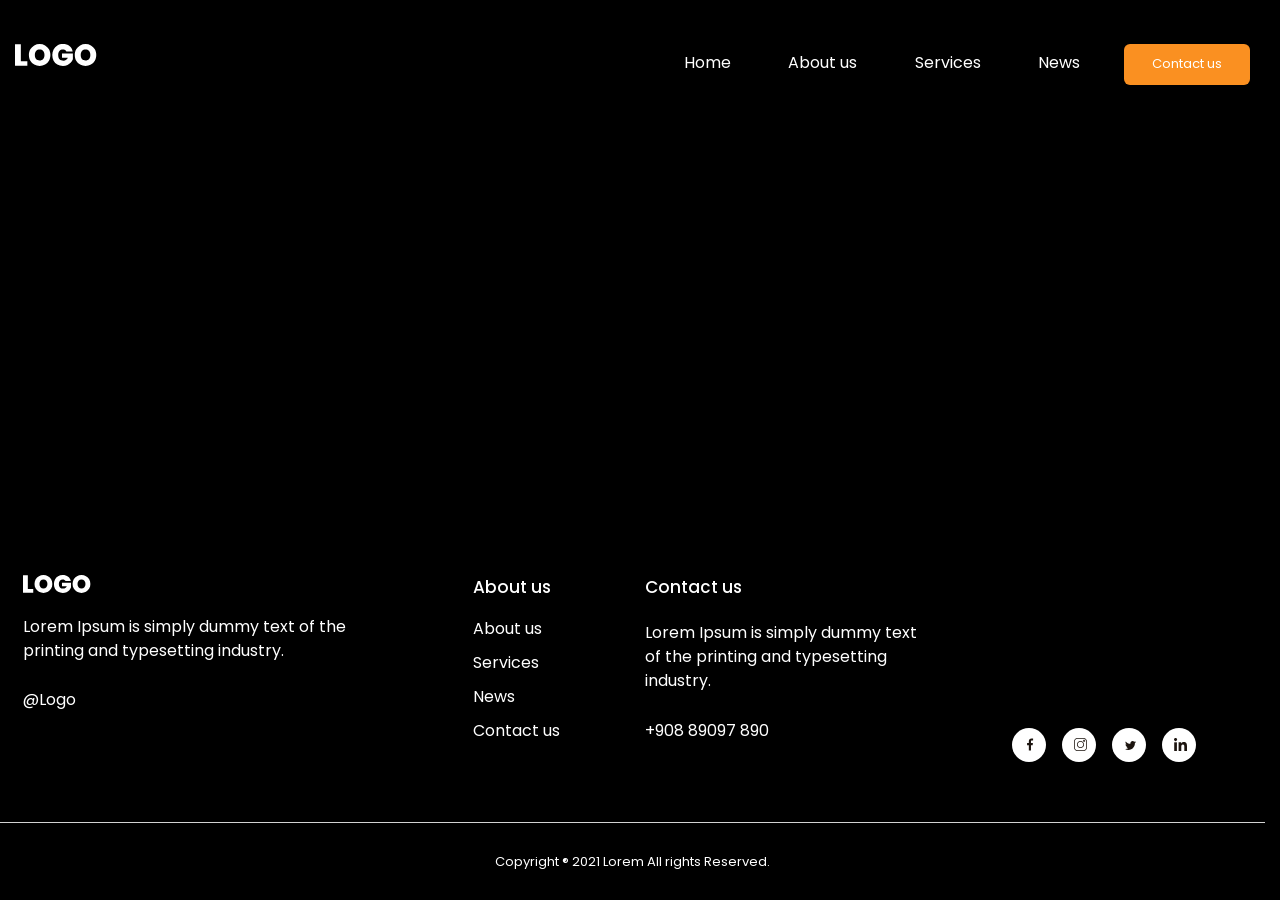
==== about-us.html @ 9203f923 "start" ====
<!doctype html>
<html lang="en">
    <head>
        <meta charset="UTF-8" />
        <meta name="viewport" content="width=device-width, initial-scale=1.0" />
        <meta http-equiv="X-UA-Compatible" content="ie=edge" />
        <title>О нас | 3D Game Dev Studio - Команда профессионалов</title>
        <meta
                name="description"
                content="Познакомьтесь с командой 3D Game Dev Studio. Опытные разработчики, дизайнеры и геймдизайнеры. Наша миссия - создавать игры мирового уровня."
        />
        <meta
                name="keywords"
                content="о студии, команда разработчиков, игровая студия, геймдев команда, о нас, разработчики игр"
        />
        <meta name="robots" content="index, follow" />
        <meta property="og:type" content="website" />
        <meta property="og:url" content="https://your-domain.com/about-us.html" />
        <meta property="og:title" content="О нас - 3D Game Dev Studio" />
        <meta
                property="og:description"
                content="Узнайте больше о нашей команде профессионалов и нашем подходе к разработке игр."
        />
        <meta property="og:image" content="https://your-domain.com/img/og-about.jpg" />
        <meta property="twitter:card" content="summary_large_image" />
        <meta property="twitter:title" content="О нас - 3D Game Dev Studio" />
        <meta
                property="twitter:description"
                content="Профессиональная команда разработчиков игр с многолетним опытом."
        />
        <meta property="twitter:image" content="https://your-domain.com/img/og-about.jpg" />
        <link rel="icon" type="image/png" href="img/favicon.png" />
        <link rel="stylesheet" href="style/imports.css" />
        <script src="./scripts/burger-toggle.js" defer></script>
    </head>
    <body>
        <header class="header">
            <div class="header-container">
                <div class="logo">
                    <a class="header-logo" href="home.html">
                        <img
                                class="header-logo-image"
                                src="./logos/logo.svg"
                                alt="3D Game Dev Studio Logo"
                                width="82"
                                height="45"
                        />
                    </a>
                </div>

                <div class="header-actions">
                    <nav class="main-nav" aria-label="Основная навигация">
                        <ul class="main-nav__list">
                            <li class="main-nav__item">
                                <a href="home.html" class="main-nav__link">Home</a>
                            </li>
                            <li class="main-nav__item">
                                <a href="about-us.html" class="main-nav__link main-nav__link--active" aria-current="page">About us</a>
                            </li>
                            <li class="main-nav__item">
                                <a href="services.html" class="main-nav__link">Services</a>
                            </li>
                            <li class="main-nav__item">
                                <a href="news.html" class="main-nav__link">News</a>
                            </li>
                        </ul>
                    </nav>
                    <a href="contact-us.html" class="contact-us" title="Связаться с нами" aria-label="Связаться с нами">Contact us</a>
                </div>

                <button class="hamburger hamburger--slider" type="button">
          <span class="hamburger-box">
            <span class="hamburger-inner"></span>
          </span>
                </button>


            </div>
        </header>
        <main></main>
        <footer class="footer">
            <div class="footer-container">
                <div class="footer-top">
                    <header class="footer-header">
                        <div class="footer-logo">
                            <a class="footer-logo" href="home.html">
                                <img
                                        class="footer-logo-image"
                                        src="./logos/logo.svg"
                                        alt="3D Game Dev Studio Logo"
                                        width="68"
                                        height="37"
                                />
                            </a>
                        </div>
                        <p class="footer-description description">
                            Lorem Ipsum is simply dummy text of the printing and typesetting industry.
                        </p>
                        <span>@Logo</span>
                    </header>
                    <div class="footer-body">
                        <div class="footer-column">
                            <h2 class="footer-column-title">About us</h2>
                            <nav>
                                <ul>
                                    <li>
                                        <a href="about-us.html">About us</a>
                                    </li>
                                    <li>
                                        <a href="services.html">Services</a>
                                    </li>
                                    <li>
                                        <a href="news.html">News</a>
                                    </li>
                                    <li>
                                        <a href="contact-us.html">Contact us</a>
                                    </li>
                                </ul>
                            </nav>
                        </div>
                        <div class="footer-column">
                            <h2 class="footer-column-title">Contact us</h2>
                            <p class="footer-contact-info description">
                                Lorem Ipsum is simply dummy text of the printing and typesetting industry.
                            </p>
                            <a href="tel:+90889097890" title="Позвонить нам">+908 89097 890</a>
                        </div>
                        <div class="footer-soc1als">
                            <ul class="footer-soc1als-list">
                                <li class="footer-soc1als-item">
                                    <a class="footer-soc1als-link" href="/" target="_blank" rel="noopener noreferrer" title="Facebook">
                                        <svg width="12" height="12" viewBox="0 0 12 12" fill="none" xmlns="http://www.w3.org/2000/svg">
                                            <path d="M7.9985 1.9925H9.094V0.0845C8.905 0.0585 8.255 0 7.498 0C5.91851 0 4.83651 0.9935 4.83651 2.8195V4.5H3.09351V6.633H4.83651V12H6.97351V6.6335H8.646L8.9115 4.5005H6.97301V3.031C6.97351 2.4145 7.1395 1.9925 7.9985 1.9925Z" fill="black" />
                                        </svg>
                                    </a>
                                </li>
                                <li class="footer-soc1als-item">
                                    <a class="footer-soc1als-link" href="/" target="_blank" rel="noopener noreferrer" title="Instagram">
                                        <svg width="13" height="13" viewBox="0 0 13 13" fill="none" xmlns="http://www.w3.org/2000/svg">
                                            <g clip-path="url(#clip0_1_311)">
                                                <path d="M9.481 0H3.51898C1.57858 0 0 1.57858 0 3.51898V9.4811C0 11.4214 1.57858 13 3.51898 13H9.4811C11.4214 13 13 11.4214 13 9.4811V3.51898C13 1.57858 11.4214 0 9.481 0V0ZM12.2379 9.4811C12.2379 11.0012 11.0012 12.2379 9.481 12.2379H3.51898C1.99881 12.2379 0.762114 11.0012 0.762114 9.4811V3.51898C0.762114 1.99881 1.99881 0.762114 3.51898 0.762114H9.4811C11.0012 0.762114 12.2379 1.99881 12.2379 3.51898V9.4811Z" fill="black" />
                                                <path d="M6.49989 2.94531C4.53986 2.94531 2.94531 4.53986 2.94531 6.49989C2.94531 8.45993 4.53986 10.0545 6.49989 10.0545C8.45993 10.0545 10.0545 8.45993 10.0545 6.49989C10.0545 4.53986 8.45993 2.94531 6.49989 2.94531ZM6.49989 9.29236C4.96019 9.29236 3.70743 8.03969 3.70743 6.49989C3.70743 4.96019 4.96019 3.70743 6.49989 3.70743C8.03969 3.70743 9.29236 4.96019 9.29236 6.49989C9.29236 8.03969 8.03969 9.29236 6.49989 9.29236Z" fill="black" />
                                                <path d="M10.1394 1.68311C9.56023 1.68311 9.08911 2.15432 9.08911 2.73344C9.08911 3.31266 9.56023 3.78388 10.1394 3.78388C10.7187 3.78388 11.1899 3.31266 11.1899 2.73344C11.1899 2.15422 10.7187 1.68311 10.1394 1.68311ZM10.1394 3.02166C9.98056 3.02166 9.85122 2.89233 9.85122 2.73344C9.85122 2.57445 9.98056 2.44522 10.1394 2.44522C10.2984 2.44522 10.4278 2.57445 10.4278 2.73344C10.4278 2.89233 10.2984 3.02166 10.1394 3.02166Z" fill="black" />
                                            </g>
                                            <defs>
                                                <clipPath id="clip0_1_311">
                                                    <rect width="13" height="13" fill="white" />
                                                </clipPath>
                                            </defs>
                                        </svg>

                                    </a>
                                </li>
                                <li class="footer-soc1als-item">
                                    <a class="footer-soc1als-link" href="/" target="_blank" rel="noopener noreferrer" title="Twitter">
                                        <svg width="13" height="13" viewBox="0 0 13 13" fill="none" xmlns="http://www.w3.org/2000/svg">
                                            <g clip-path="url(#clip0_1_318)">
                                                <path
                                                        d="M13 2.46919C12.5166 2.68125 12.0014 2.82181 11.4644 2.89006C12.0169 2.56019 12.4386 2.04181 12.6368 1.417C12.1217 1.72412 11.5529 1.94106 10.9468 2.06213C10.4577 1.54131 9.76056 1.21875 9.00006 1.21875C7.52456 1.21875 6.33669 2.41638 6.33669 3.88456C6.33669 4.09581 6.35456 4.29894 6.39844 4.49231C4.18275 4.38425 2.22219 3.32231 0.905125 1.70463C0.675187 2.10356 0.540313 2.56019 0.540313 3.05175C0.540313 3.97475 1.01562 4.79294 1.72413 5.26662C1.29594 5.2585 0.875875 5.13419 0.52 4.93837C0.52 4.9465 0.52 4.95706 0.52 4.96762C0.52 6.26275 1.44381 7.3385 2.65525 7.58631C2.43831 7.64563 2.20187 7.67406 1.9565 7.67406C1.78587 7.67406 1.61362 7.66431 1.45194 7.62856C1.79725 8.684 2.77713 9.45994 3.94225 9.48512C3.0355 10.1944 1.88419 10.6218 0.637812 10.6218C0.41925 10.6218 0.209625 10.6121 0 10.5852C1.18056 11.3466 2.57969 11.7812 4.0885 11.7812C8.99275 11.7812 11.674 7.71875 11.674 4.19737C11.674 4.07956 11.6699 3.96581 11.6643 3.85287C12.1932 3.4775 12.6376 3.00869 13 2.46919Z" fill="black"
                                                />
                                            </g>
                                            <defs>
                                                <clipPath id="clip0_1_318">
                                                    <rect width="13" height="13" fill="white" />
                                                </clipPath>
                                            </defs>
                                        </svg>

                                    </a>
                                </li>
                                <li class="footer-soc1als-item">
                                    <a class="footer-soc1als-link" href="/" target="_blank" rel="noopener noreferrer" title="LinkedIn">
                                        <svg width="11" height="11" viewBox="0 0 11 11" fill="none" xmlns="http://www.w3.org/2000/svg">
                                            <g clip-path="url(#clip0_1_325)">
                                                <path d="M10.9973 11V10.9996H11.0001V6.96531C11.0001 4.99173 10.5752 3.47144 8.26795 3.47144C7.15879 3.47144 6.41445 4.0801 6.11058 4.65714H6.07849V3.65569H3.89087V10.9996H6.16879V7.36314C6.16879 6.40569 6.35029 5.47985 7.536 5.47985C8.70429 5.47985 8.7217 6.57252 8.7217 7.42456V11H10.9973Z" fill="black" />
                                                <path d="M0.181396 3.65601H2.46206V10.9999H0.181396V3.65601Z" fill="black" />
                                                <path d="M1.32092 0C0.591708 0 0 0.591708 0 1.32092C0 2.05013 0.591708 2.65421 1.32092 2.65421C2.05013 2.65421 2.64183 2.05013 2.64183 1.32092C2.64138 0.591708 2.04967 0 1.32092 0V0Z" fill="black" />
                                            </g>
                                            <defs>
                                                <clipPath id="clip0_1_325">
                                                    <rect width="11" height="11" fill="white" />
                                                </clipPath>
                                            </defs>
                                        </svg>
                                    </a>
                                </li>
                            </ul>
                        </div>
                    </div>
                </div>
            </div>
            <div class="footer-extra">
                <div class="footer-extra-inner">
                    <div class="footer-copyright">
                        Copyright &reg; <time datetime="2021">2021</time>
                        Lorem All rights Reserved.
                    </div>
                </div>
            </div>
        </footer>
    </body>
</html>
---- style/imports.css ----
@import url("./normalize.css");
@import url("./variables.css");
@import url("./fonts.css");
@import url("./main.css");
@import url("./components/hero.css");
@import url("./components/footer.css");
@import url("./components/header.css");
@import url("./components/burgermenu.css");
@import url("./accessibility.css");
@import url("./responsive.css");
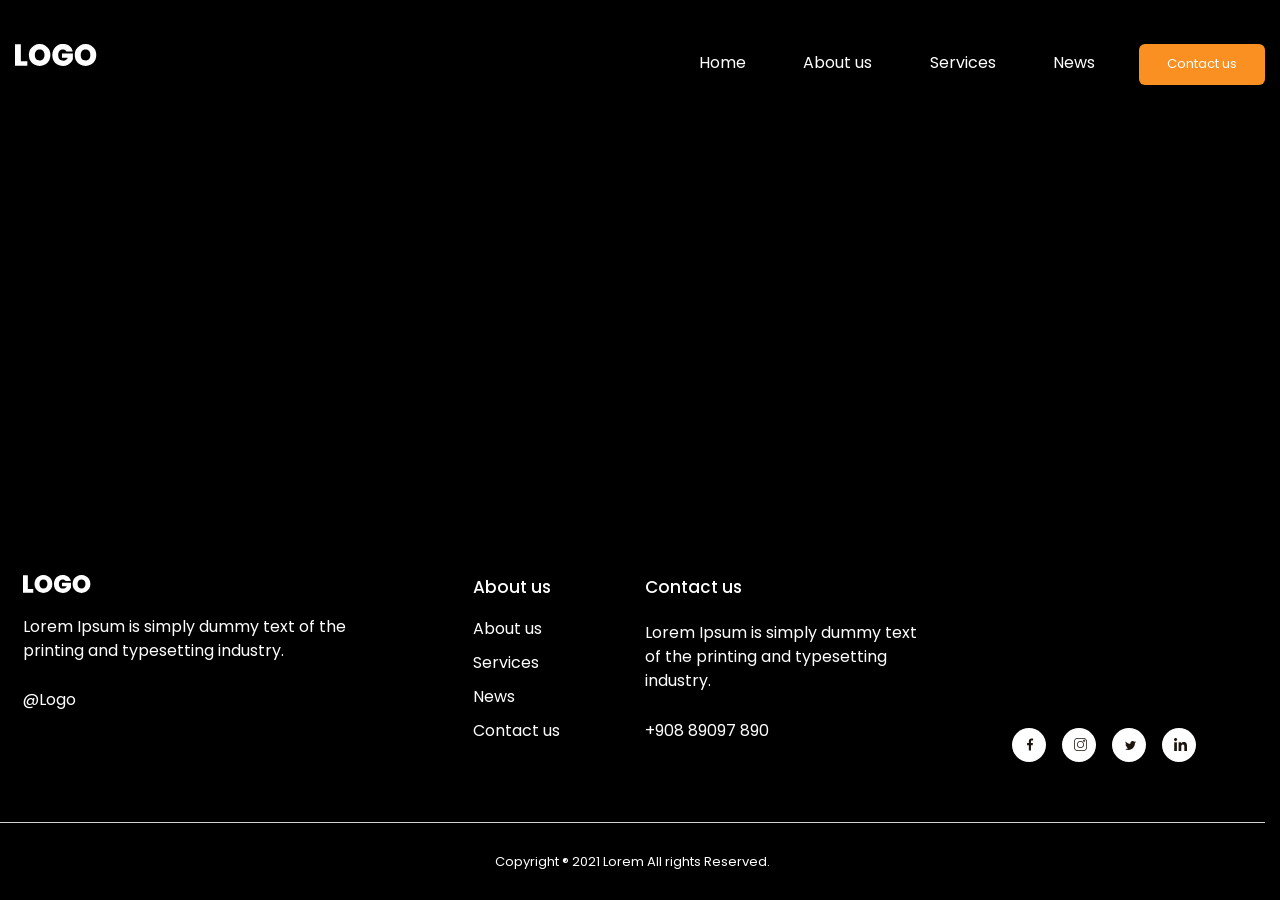
==== commit f649eda7: "Update project" ====
--- a/about-us.html
+++ b/about-us.html
@@ -32,6 +32,7 @@
         <link rel="icon" type="image/png" href="img/favicon.png" />
         <link rel="stylesheet" href="style/imports.css" />
         <script src="./scripts/burger-toggle.js" defer></script>
+        <script src="./scripts/scrollbarWidth.js" defer></script>
     </head>
     <body>
         <header class="header">
@@ -128,14 +129,14 @@
                         <div class="footer-soc1als">
                             <ul class="footer-soc1als-list">
                                 <li class="footer-soc1als-item">
-                                    <a class="footer-soc1als-link" href="/" target="_blank" rel="noopener noreferrer" title="Facebook">
+                                    <a class="footer-soc1als-link" href="https://www.facebook.com" target="_blank" rel="noopener noreferrer" title="Facebook">
                                         <svg width="12" height="12" viewBox="0 0 12 12" fill="none" xmlns="http://www.w3.org/2000/svg">
                                             <path d="M7.9985 1.9925H9.094V0.0845C8.905 0.0585 8.255 0 7.498 0C5.91851 0 4.83651 0.9935 4.83651 2.8195V4.5H3.09351V6.633H4.83651V12H6.97351V6.6335H8.646L8.9115 4.5005H6.97301V3.031C6.97351 2.4145 7.1395 1.9925 7.9985 1.9925Z" fill="black" />
                                         </svg>
                                     </a>
                                 </li>
                                 <li class="footer-soc1als-item">
-                                    <a class="footer-soc1als-link" href="/" target="_blank" rel="noopener noreferrer" title="Instagram">
+                                    <a class="footer-soc1als-link" href="https://www.instagram.com" target="_blank" rel="noopener noreferrer" title="Instagram">
                                         <svg width="13" height="13" viewBox="0 0 13 13" fill="none" xmlns="http://www.w3.org/2000/svg">
                                             <g clip-path="url(#clip0_1_311)">
                                                 <path d="M9.481 0H3.51898C1.57858 0 0 1.57858 0 3.51898V9.4811C0 11.4214 1.57858 13 3.51898 13H9.4811C11.4214 13 13 11.4214 13 9.4811V3.51898C13 1.57858 11.4214 0 9.481 0V0ZM12.2379 9.4811C12.2379 11.0012 11.0012 12.2379 9.481 12.2379H3.51898C1.99881 12.2379 0.762114 11.0012 0.762114 9.4811V3.51898C0.762114 1.99881 1.99881 0.762114 3.51898 0.762114H9.4811C11.0012 0.762114 12.2379 1.99881 12.2379 3.51898V9.4811Z" fill="black" />
@@ -152,7 +153,7 @@
                                     </a>
                                 </li>
                                 <li class="footer-soc1als-item">
-                                    <a class="footer-soc1als-link" href="/" target="_blank" rel="noopener noreferrer" title="Twitter">
+                                    <a class="footer-soc1als-link" href="https://www.twitter.com" target="_blank" rel="noopener noreferrer" title="Twitter">
                                         <svg width="13" height="13" viewBox="0 0 13 13" fill="none" xmlns="http://www.w3.org/2000/svg">
                                             <g clip-path="url(#clip0_1_318)">
                                                 <path
@@ -169,7 +170,7 @@
                                     </a>
                                 </li>
                                 <li class="footer-soc1als-item">
-                                    <a class="footer-soc1als-link" href="/" target="_blank" rel="noopener noreferrer" title="LinkedIn">
+                                    <a class="footer-soc1als-link" href="https://www.linkedin.com" target="_blank" rel="noopener noreferrer" title="LinkedIn">
                                         <svg width="11" height="11" viewBox="0 0 11 11" fill="none" xmlns="http://www.w3.org/2000/svg">
                                             <g clip-path="url(#clip0_1_325)">
                                                 <path d="M10.9973 11V10.9996H11.0001V6.96531C11.0001 4.99173 10.5752 3.47144 8.26795 3.47144C7.15879 3.47144 6.41445 4.0801 6.11058 4.65714H6.07849V3.65569H3.89087V10.9996H6.16879V7.36314C6.16879 6.40569 6.35029 5.47985 7.536 5.47985C8.70429 5.47985 8.7217 6.57252 8.7217 7.42456V11H10.9973Z" fill="black" />
--- a/style/imports.css
+++ b/style/imports.css
@@ -2,6 +2,11 @@
 @import url("./variables.css");
 @import url("./fonts.css");
 @import url("./main.css");
+@import url("./animations.css");
+@import url("./components/presentation.css");
+@import url("./components/trending-games.css");
+@import url("./components/services.css");
+@import url("./components/projects.css");
 @import url("./components/hero.css");
 @import url("./components/footer.css");
 @import url("./components/header.css");
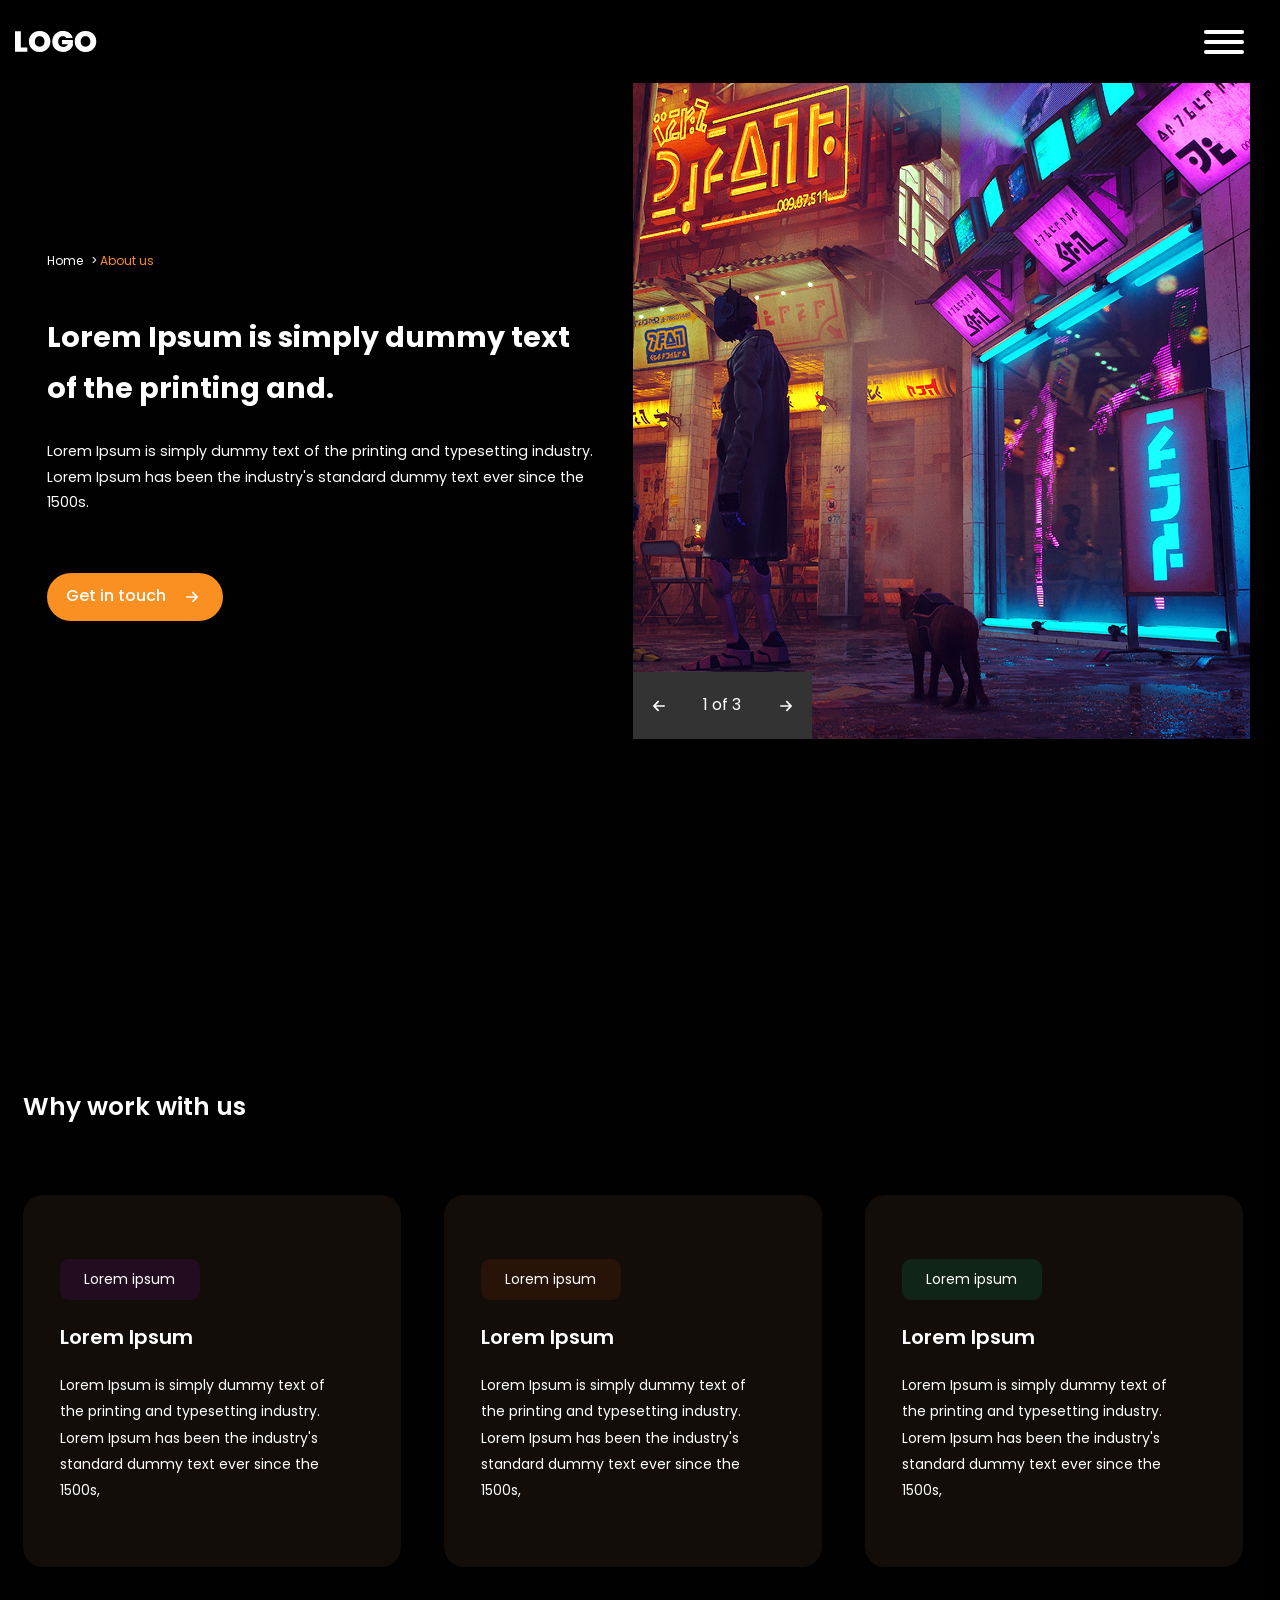
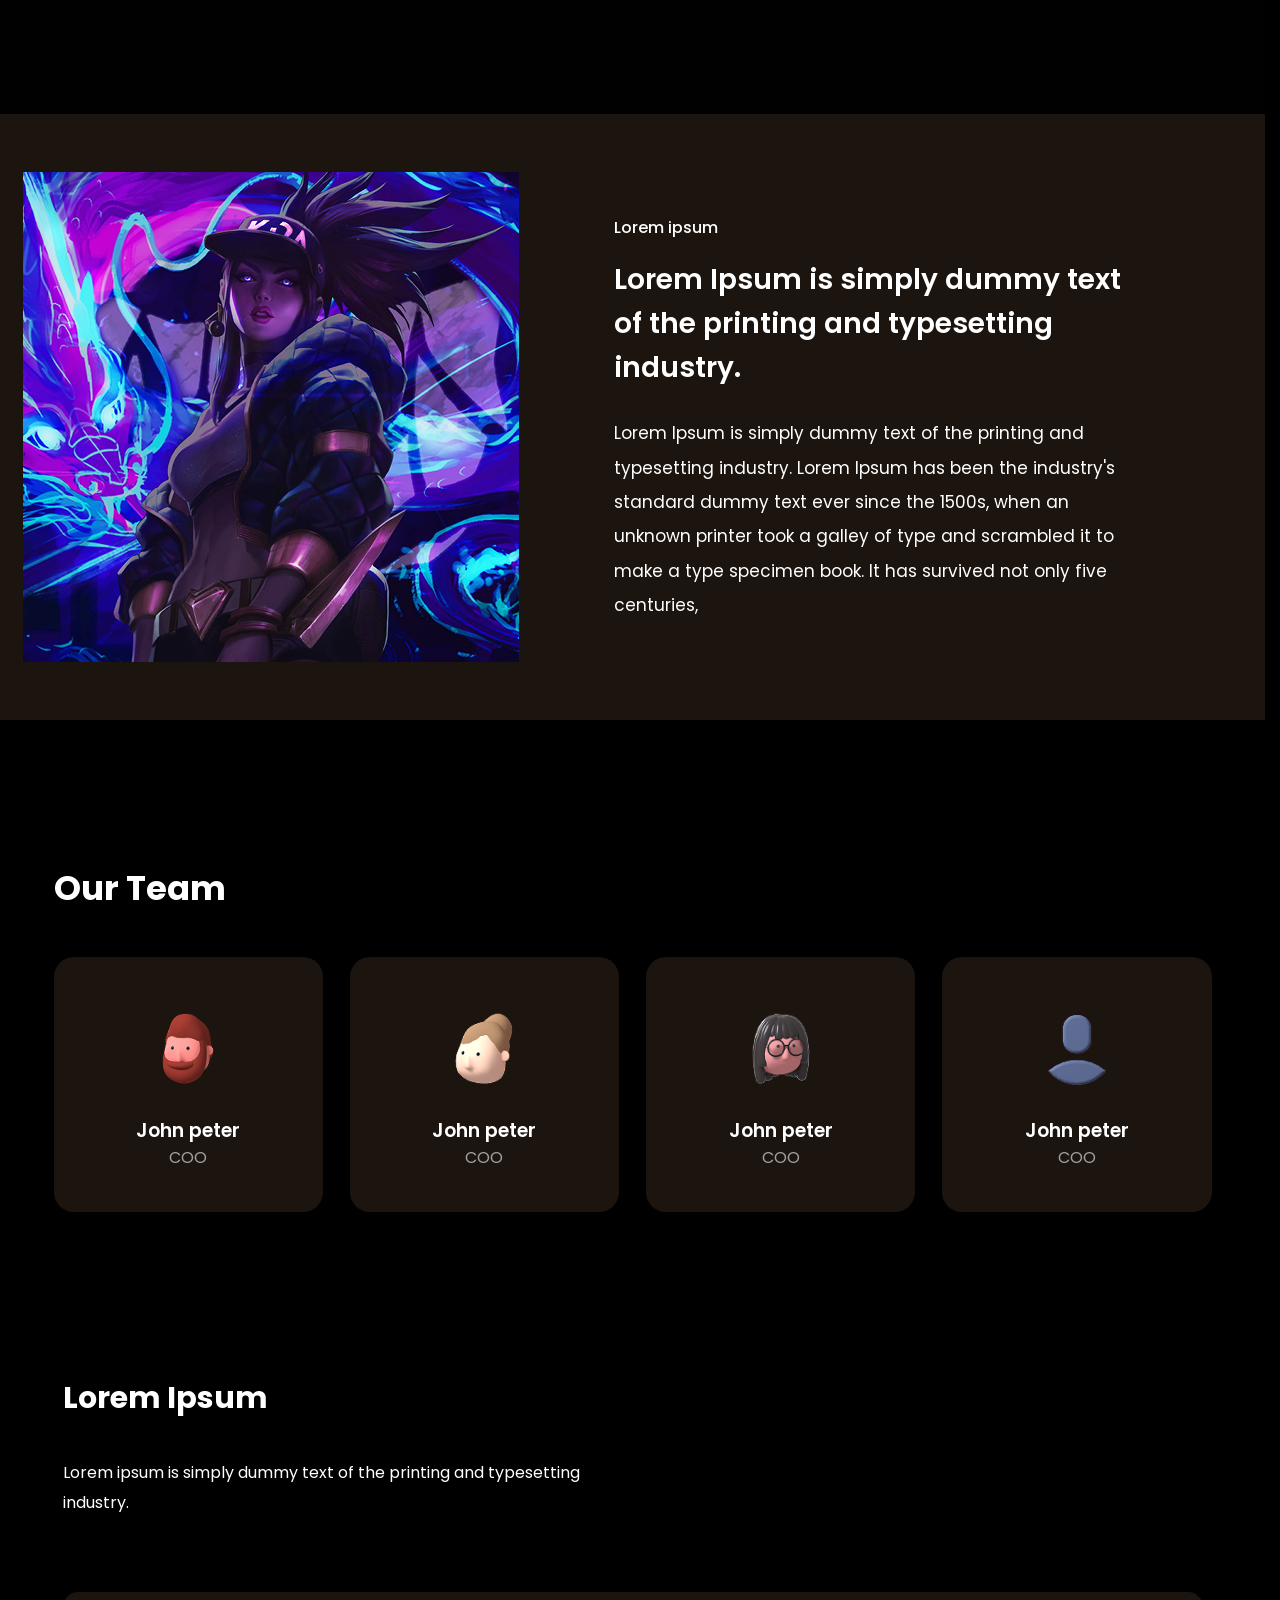
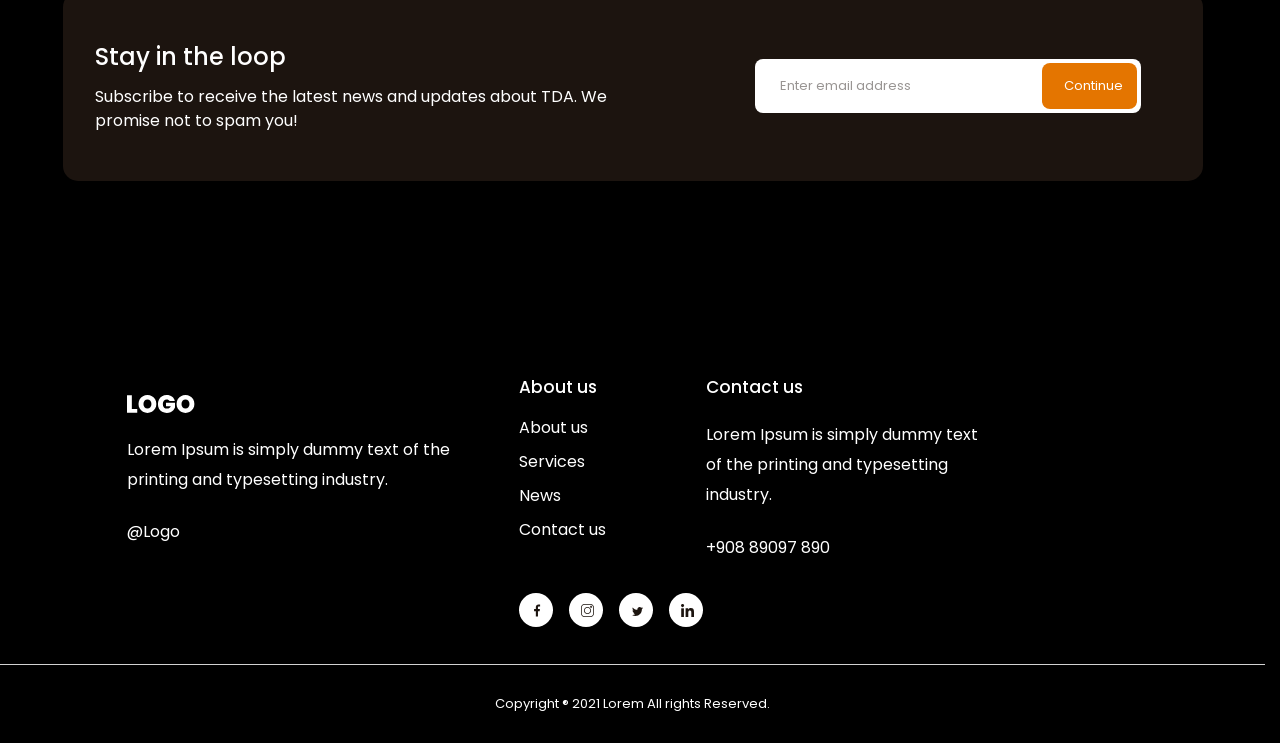
==== commit 0d043095: "New version of 3D-game-Dev" ====
--- a/about-us.html
+++ b/about-us.html
@@ -1,203 +1,478 @@
 <!doctype html>
 <html lang="en">
-    <head>
-        <meta charset="UTF-8" />
-        <meta name="viewport" content="width=device-width, initial-scale=1.0" />
-        <meta http-equiv="X-UA-Compatible" content="ie=edge" />
-        <title>О нас | 3D Game Dev Studio - Команда профессионалов</title>
-        <meta
-                name="description"
-                content="Познакомьтесь с командой 3D Game Dev Studio. Опытные разработчики, дизайнеры и геймдизайнеры. Наша миссия - создавать игры мирового уровня."
-        />
-        <meta
-                name="keywords"
-                content="о студии, команда разработчиков, игровая студия, геймдев команда, о нас, разработчики игр"
-        />
-        <meta name="robots" content="index, follow" />
-        <meta property="og:type" content="website" />
-        <meta property="og:url" content="https://your-domain.com/about-us.html" />
-        <meta property="og:title" content="О нас - 3D Game Dev Studio" />
-        <meta
-                property="og:description"
-                content="Узнайте больше о нашей команде профессионалов и нашем подходе к разработке игр."
-        />
-        <meta property="og:image" content="https://your-domain.com/img/og-about.jpg" />
-        <meta property="twitter:card" content="summary_large_image" />
-        <meta property="twitter:title" content="О нас - 3D Game Dev Studio" />
-        <meta
-                property="twitter:description"
-                content="Профессиональная команда разработчиков игр с многолетним опытом."
-        />
-        <meta property="twitter:image" content="https://your-domain.com/img/og-about.jpg" />
-        <link rel="icon" type="image/png" href="img/favicon.png" />
-        <link rel="stylesheet" href="style/imports.css" />
-        <script src="./scripts/burger-toggle.js" defer></script>
-        <script src="./scripts/scrollbarWidth.js" defer></script>
-    </head>
-    <body>
-        <header class="header">
-            <div class="header-container">
-                <div class="logo">
-                    <a class="header-logo" href="home.html">
-                        <img
-                                class="header-logo-image"
-                                src="./logos/logo.svg"
-                                alt="3D Game Dev Studio Logo"
-                                width="82"
-                                height="45"
-                        />
-                    </a>
-                </div>
-
-                <div class="header-actions">
-                    <nav class="main-nav" aria-label="Основная навигация">
-                        <ul class="main-nav__list">
-                            <li class="main-nav__item">
-                                <a href="home.html" class="main-nav__link">Home</a>
-                            </li>
-                            <li class="main-nav__item">
-                                <a href="about-us.html" class="main-nav__link main-nav__link--active" aria-current="page">About us</a>
-                            </li>
-                            <li class="main-nav__item">
-                                <a href="services.html" class="main-nav__link">Services</a>
-                            </li>
-                            <li class="main-nav__item">
-                                <a href="news.html" class="main-nav__link">News</a>
-                            </li>
-                        </ul>
-                    </nav>
-                    <a href="contact-us.html" class="contact-us" title="Связаться с нами" aria-label="Связаться с нами">Contact us</a>
-                </div>
-
-                <button class="hamburger hamburger--slider" type="button">
+  <head>
+    <meta charset="UTF-8" />
+    <meta name="viewport" content="width=device-width, initial-scale=1.0" />
+    <meta http-equiv="X-UA-Compatible" content="ie=edge" />
+    <title>О нас | 3D Game Dev Studio - Команда профессионалов</title>
+    <meta
+      name="description"
+      content="Познакомьтесь с командой 3D Game Dev Studio. Опытные разработчики, дизайнеры и геймдизайнеры. Наша миссия - создавать игры мирового уровня." />
+    <meta
+      name="keywords"
+      content="о студии, команда разработчиков, игровая студия, геймдев команда, о нас, разработчики игр" />
+    <meta name="robots" content="index, follow" />
+    <meta property="og:type" content="website" />
+    <meta property="og:url" content="https://your-domain.com/about-us.html" />
+    <meta property="og:title" content="О нас - 3D Game Dev Studio" />
+    <meta
+      property="og:description"
+      content="Узнайте больше о нашей команде профессионалов и нашем подходе к разработке игр." />
+    <meta property="og:image" content="https://your-domain.com/img/og-about.jpg" />
+    <meta property="twitter:card" content="summary_large_image" />
+    <meta property="twitter:title" content="О нас - 3D Game Dev Studio" />
+    <meta property="twitter:description" content="Профессиональная команда разработчиков игр с многолетним опытом." />
+    <meta property="twitter:image" content="https://your-domain.com/img/og-about.jpg" />
+    <link rel="icon" type="image/png" href="img/favicon.png" />
+    <link rel="shortcut icon" href="./favicons/favicon_32x32.ico" type="image/x-icon" />
+    <link rel="icon" href="./favicons/favicon_32x32.svg" type="image/svg+xml" />
+    <link rel="icon" href="./favicons/favicon_32x32.png" sizes="32x32" type="image/png" />
+    <link rel="icon" href="./favicons/favicon_48x48.png" sizes="48x48" type="image/png" />
+    <link rel="icon" href="./favicons/Android_Chrome_192x192.png" sizes="192x192" type="image/png" />
+    <link rel="apple-touch-icon" href="./favicons/iPhone_180x180.png" />
+    <link rel="manifest" href="./site.webmanifest" />
+    <link rel="stylesheet" href="style/imports.css" />
+    <link rel="stylesheet" href="style/swiper-bundle.min.css" />
+    <script src="./scripts/burger-toggle.js" defer></script>
+    <script src="./scripts/swiper-bundle.min.js" defer></script>
+    <script src="./scripts/navigation.js" defer></script>
+    <script src="./scripts/sticky-header.js" defer></script>
+    <script src="./scripts/scroll-to-top.js" defer></script>
+    <script src="./scripts/swiper.js" defer></script>
+  </head>
+  <body>
+    <header class="header" data-header>
+      <div class="reading-progress" data-progress></div>
+      <div class="header-container">
+        <div class="logo">
+          <a class="header-logo" href="home.html" aria-label="About us page">
+            <img
+              class="header-logo-image"
+              src="./logos/logo.svg"
+              alt="3D Game Dev Studio Logo"
+              width="82"
+              height="45" />
+          </a>
+        </div>
+        <div class="header-actions">
+          <nav class="main-nav" aria-label="Main Information">
+            <ul class="main-nav__list">
+              <li class="main-nav__item">
+                <a href="home.html" class="main-nav__link">Home</a>
+              </li>
+              <li class="main-nav__item">
+                <a href="about-us.html" class="main-nav__link main-nav__link--active" aria-current="page">About us</a>
+              </li>
+              <li class="main-nav__item">
+                <a href="services.html" class="main-nav__link">Portfolio</a>
+              </li>
+              <li class="main-nav__item">
+                <a href="news.html" class="main-nav__link">News</a>
+              </li>
+            </ul>
+          </nav>
+          <a href="contact-us.html" class="contact-us" aria-label="Contact with us" aria-current="page">Contact us</a>
+        </div>
+        <button class="hamburger hamburger--vortex-r" type="button" aria-label="Open mobile menu">
           <span class="hamburger-box">
             <span class="hamburger-inner"></span>
           </span>
-                </button>
-
-
-            </div>
-        </header>
-        <main></main>
-        <footer class="footer">
-            <div class="footer-container">
-                <div class="footer-top">
-                    <header class="footer-header">
-                        <div class="footer-logo">
-                            <a class="footer-logo" href="home.html">
-                                <img
-                                        class="footer-logo-image"
-                                        src="./logos/logo.svg"
-                                        alt="3D Game Dev Studio Logo"
-                                        width="68"
-                                        height="37"
-                                />
-                            </a>
-                        </div>
-                        <p class="footer-description description">
-                            Lorem Ipsum is simply dummy text of the printing and typesetting industry.
-                        </p>
-                        <span>@Logo</span>
-                    </header>
-                    <div class="footer-body">
-                        <div class="footer-column">
-                            <h2 class="footer-column-title">About us</h2>
-                            <nav>
-                                <ul>
-                                    <li>
-                                        <a href="about-us.html">About us</a>
-                                    </li>
-                                    <li>
-                                        <a href="services.html">Services</a>
-                                    </li>
-                                    <li>
-                                        <a href="news.html">News</a>
-                                    </li>
-                                    <li>
-                                        <a href="contact-us.html">Contact us</a>
-                                    </li>
-                                </ul>
-                            </nav>
-                        </div>
-                        <div class="footer-column">
-                            <h2 class="footer-column-title">Contact us</h2>
-                            <p class="footer-contact-info description">
-                                Lorem Ipsum is simply dummy text of the printing and typesetting industry.
-                            </p>
-                            <a href="tel:+90889097890" title="Позвонить нам">+908 89097 890</a>
-                        </div>
-                        <div class="footer-soc1als">
-                            <ul class="footer-soc1als-list">
-                                <li class="footer-soc1als-item">
-                                    <a class="footer-soc1als-link" href="https://www.facebook.com" target="_blank" rel="noopener noreferrer" title="Facebook">
-                                        <svg width="12" height="12" viewBox="0 0 12 12" fill="none" xmlns="http://www.w3.org/2000/svg">
-                                            <path d="M7.9985 1.9925H9.094V0.0845C8.905 0.0585 8.255 0 7.498 0C5.91851 0 4.83651 0.9935 4.83651 2.8195V4.5H3.09351V6.633H4.83651V12H6.97351V6.6335H8.646L8.9115 4.5005H6.97301V3.031C6.97351 2.4145 7.1395 1.9925 7.9985 1.9925Z" fill="black" />
-                                        </svg>
-                                    </a>
-                                </li>
-                                <li class="footer-soc1als-item">
-                                    <a class="footer-soc1als-link" href="https://www.instagram.com" target="_blank" rel="noopener noreferrer" title="Instagram">
-                                        <svg width="13" height="13" viewBox="0 0 13 13" fill="none" xmlns="http://www.w3.org/2000/svg">
-                                            <g clip-path="url(#clip0_1_311)">
-                                                <path d="M9.481 0H3.51898C1.57858 0 0 1.57858 0 3.51898V9.4811C0 11.4214 1.57858 13 3.51898 13H9.4811C11.4214 13 13 11.4214 13 9.4811V3.51898C13 1.57858 11.4214 0 9.481 0V0ZM12.2379 9.4811C12.2379 11.0012 11.0012 12.2379 9.481 12.2379H3.51898C1.99881 12.2379 0.762114 11.0012 0.762114 9.4811V3.51898C0.762114 1.99881 1.99881 0.762114 3.51898 0.762114H9.4811C11.0012 0.762114 12.2379 1.99881 12.2379 3.51898V9.4811Z" fill="black" />
-                                                <path d="M6.49989 2.94531C4.53986 2.94531 2.94531 4.53986 2.94531 6.49989C2.94531 8.45993 4.53986 10.0545 6.49989 10.0545C8.45993 10.0545 10.0545 8.45993 10.0545 6.49989C10.0545 4.53986 8.45993 2.94531 6.49989 2.94531ZM6.49989 9.29236C4.96019 9.29236 3.70743 8.03969 3.70743 6.49989C3.70743 4.96019 4.96019 3.70743 6.49989 3.70743C8.03969 3.70743 9.29236 4.96019 9.29236 6.49989C9.29236 8.03969 8.03969 9.29236 6.49989 9.29236Z" fill="black" />
-                                                <path d="M10.1394 1.68311C9.56023 1.68311 9.08911 2.15432 9.08911 2.73344C9.08911 3.31266 9.56023 3.78388 10.1394 3.78388C10.7187 3.78388 11.1899 3.31266 11.1899 2.73344C11.1899 2.15422 10.7187 1.68311 10.1394 1.68311ZM10.1394 3.02166C9.98056 3.02166 9.85122 2.89233 9.85122 2.73344C9.85122 2.57445 9.98056 2.44522 10.1394 2.44522C10.2984 2.44522 10.4278 2.57445 10.4278 2.73344C10.4278 2.89233 10.2984 3.02166 10.1394 3.02166Z" fill="black" />
-                                            </g>
-                                            <defs>
-                                                <clipPath id="clip0_1_311">
-                                                    <rect width="13" height="13" fill="white" />
-                                                </clipPath>
-                                            </defs>
-                                        </svg>
-
-                                    </a>
-                                </li>
-                                <li class="footer-soc1als-item">
-                                    <a class="footer-soc1als-link" href="https://www.twitter.com" target="_blank" rel="noopener noreferrer" title="Twitter">
-                                        <svg width="13" height="13" viewBox="0 0 13 13" fill="none" xmlns="http://www.w3.org/2000/svg">
-                                            <g clip-path="url(#clip0_1_318)">
-                                                <path
-                                                        d="M13 2.46919C12.5166 2.68125 12.0014 2.82181 11.4644 2.89006C12.0169 2.56019 12.4386 2.04181 12.6368 1.417C12.1217 1.72412 11.5529 1.94106 10.9468 2.06213C10.4577 1.54131 9.76056 1.21875 9.00006 1.21875C7.52456 1.21875 6.33669 2.41638 6.33669 3.88456C6.33669 4.09581 6.35456 4.29894 6.39844 4.49231C4.18275 4.38425 2.22219 3.32231 0.905125 1.70463C0.675187 2.10356 0.540313 2.56019 0.540313 3.05175C0.540313 3.97475 1.01562 4.79294 1.72413 5.26662C1.29594 5.2585 0.875875 5.13419 0.52 4.93837C0.52 4.9465 0.52 4.95706 0.52 4.96762C0.52 6.26275 1.44381 7.3385 2.65525 7.58631C2.43831 7.64563 2.20187 7.67406 1.9565 7.67406C1.78587 7.67406 1.61362 7.66431 1.45194 7.62856C1.79725 8.684 2.77713 9.45994 3.94225 9.48512C3.0355 10.1944 1.88419 10.6218 0.637812 10.6218C0.41925 10.6218 0.209625 10.6121 0 10.5852C1.18056 11.3466 2.57969 11.7812 4.0885 11.7812C8.99275 11.7812 11.674 7.71875 11.674 4.19737C11.674 4.07956 11.6699 3.96581 11.6643 3.85287C12.1932 3.4775 12.6376 3.00869 13 2.46919Z" fill="black"
-                                                />
-                                            </g>
-                                            <defs>
-                                                <clipPath id="clip0_1_318">
-                                                    <rect width="13" height="13" fill="white" />
-                                                </clipPath>
-                                            </defs>
-                                        </svg>
-
-                                    </a>
-                                </li>
-                                <li class="footer-soc1als-item">
-                                    <a class="footer-soc1als-link" href="https://www.linkedin.com" target="_blank" rel="noopener noreferrer" title="LinkedIn">
-                                        <svg width="11" height="11" viewBox="0 0 11 11" fill="none" xmlns="http://www.w3.org/2000/svg">
-                                            <g clip-path="url(#clip0_1_325)">
-                                                <path d="M10.9973 11V10.9996H11.0001V6.96531C11.0001 4.99173 10.5752 3.47144 8.26795 3.47144C7.15879 3.47144 6.41445 4.0801 6.11058 4.65714H6.07849V3.65569H3.89087V10.9996H6.16879V7.36314C6.16879 6.40569 6.35029 5.47985 7.536 5.47985C8.70429 5.47985 8.7217 6.57252 8.7217 7.42456V11H10.9973Z" fill="black" />
-                                                <path d="M0.181396 3.65601H2.46206V10.9999H0.181396V3.65601Z" fill="black" />
-                                                <path d="M1.32092 0C0.591708 0 0 0.591708 0 1.32092C0 2.05013 0.591708 2.65421 1.32092 2.65421C2.05013 2.65421 2.64183 2.05013 2.64183 1.32092C2.64138 0.591708 2.04967 0 1.32092 0V0Z" fill="black" />
-                                            </g>
-                                            <defs>
-                                                <clipPath id="clip0_1_325">
-                                                    <rect width="11" height="11" fill="white" />
-                                                </clipPath>
-                                            </defs>
-                                        </svg>
-                                    </a>
-                                </li>
-                            </ul>
-                        </div>
-                    </div>
-                </div>
-            </div>
-            <div class="footer-extra">
-                <div class="footer-extra-inner">
-                    <div class="footer-copyright">
-                        Copyright &reg; <time datetime="2021">2021</time>
-                        Lorem All rights Reserved.
-                    </div>
-                </div>
-            </div>
-        </footer>
-    </body>
+        </button>
+        <div class="wrapper">
+          <svg class="transition" viewBox="0 0 100 100" preserveAspectRatio="none">
+            <path
+              class="path"
+              stroke="#000000"
+              fill="#fcc42a"
+              vector-effect="non-scaling-stroke"
+              d="M 0 100 L 0 100 100 100 100 100 C 50 100, 50 100, 0 100"></path>
+          </svg>
+          <div class="menu">
+            <nav aria-label="Mobile navigation">
+              <ul>
+                <li><a href="home.html">Home</a></li>
+                <li><a href="about-us.html">About us</a></li>
+                <li><a href="services.html">Portfolio</a></li>
+                <li><a href="news.html">News</a></li>
+                <li><a href="contact-us.html">Contact us</a></li>
+              </ul>
+            </nav>
+          </div>
+        </div>
+      </div>
+    </header>
+    <main>
+      <div class="bg-wrapper1">
+        <section class="about-hero" aria-labelledby="about-hero-title">
+          <div class="about-hero-container">
+            <div class="about-hero-content">
+              <nav class="about-hero-breadcrumbs" aria-label="Breadcrumb">
+                <ol class="about-hero-breadcrumbs-list">
+                  <li class="about-hero-breadcrumbs-item">
+                    <a href="home.html">Home</a>
+                  </li>
+                  <li class="about-hero-breadcrumbs-item" aria-hidden="true">&nbsp; &gt;</li>
+                  <li class="about-hero-breadcrumbs-item" aria-current="page">About us</li>
+                </ol>
+              </nav>
+
+              <h1 id="about-hero-title" class="about-hero-title">
+                Lorem Ipsum is simply dummy text of the printing and.
+              </h1>
+
+              <p class="about-hero-description">
+                Lorem Ipsum is simply dummy text of the printing and typesetting industry. Lorem Ipsum has been the
+                industry's standard dummy text ever since the 1500s.
+              </p>
+
+              <a href="contact-us.html" class="about-hero-button btn-1" aria-label="Get in touch">
+                <span>Get in touch</span>
+                &nbsp;
+                <svg width="12" height="12" viewBox="0 0 21 21" fill="none" xmlns="http://www.w3.org/2000/svg">
+                  <path
+                    d="M1.26222 11.974C1.34814 11.988 1.4351 11.9944 1.52211 11.9933L16.3372 11.9933L16.0141 12.1435C15.6984 12.293 15.4111 12.4964 15.1652 12.7446L11.0107 16.8991C10.4635 17.4214 10.3716 18.2616 10.7928 18.8899C11.2831 19.5595 12.2232 19.7048 12.8928 19.2146C12.9469 19.1749 12.9983 19.1317 13.0466 19.0853L20.5593 11.5726C21.1464 10.9861 21.147 10.0348 20.5605 9.44765C20.5601 9.44728 20.5597 9.44685 20.5593 9.44648L13.0466 1.93378C12.459 1.34784 11.5077 1.34916 10.9217 1.93674C10.8756 1.98299 10.8325 2.0322 10.7928 2.08404C10.3716 2.71233 10.4635 3.55258 11.0107 4.0749L15.1577 8.23693C15.3781 8.45762 15.6316 8.64267 15.909 8.78536L16.3597 8.9882L1.6048 8.9882C0.837233 8.9597 0.163813 9.49587 0.0196152 10.2503C-0.113218 11.0695 0.443098 11.8411 1.26222 11.974Z"
+                    fill="#DC7000" />
+                </svg>
+              </a>
+            </div>
+            <div class="about-us_swiper swiper">
+              <div class="swiper-wrapper">
+                <div class="swiper-slide">
+                  <figure class="about-hero-visual">
+                    <img
+                      src="./images/slider-image.png"
+                      alt="Cyberpunk street with neon signs at night"
+                      loading="lazy" />
+                    <figcaption class="visually-hidden">About us hero visual</figcaption>
+                  </figure>
+                </div>
+                <div class="swiper-slide">
+                  <figure class="about-hero-visual">
+                    <img src="./images/spider-men.jpg" alt="Cyberpunk street with neon signs at night" loading="lazy" />
+                    <figcaption class="visually-hidden">About us hero visual</figcaption>
+                  </figure>
+                </div>
+                <div class="swiper-slide">
+                  <figure class="about-hero-visual">
+                    <img src="./images/1.png" alt="Cyberpunk street with neon signs at night" loading="lazy" />
+                    <figcaption class="visually-hidden">About us hero visual</figcaption>
+                  </figure>
+                </div>
+              </div>
+              <div class="about-hero-slider-controls" role="group" aria-label="Hero slide controls">
+                <div class="swiper-button-prev">
+                  <button type="button" class="about-hero-slider-button" aria-label="Previous slide">
+                    <svg width="12" height="12" viewBox="0 0 21 21" fill="none" xmlns="http://www.w3.org/2000/svg">
+                      <path
+                        d="M1.26222 11.974C1.34814 11.988 1.4351 11.9944 1.52211 11.9933L16.3372 11.9933L16.0141 12.1435C15.6984 12.293 15.4111 12.4964 15.1652 12.7446L11.0107 16.8991C10.4635 17.4214 10.3716 18.2616 10.7928 18.8899C11.2831 19.5595 12.2232 19.7048 12.8928 19.2146C12.9469 19.1749 12.9983 19.1317 13.0466 19.0853L20.5593 11.5726C21.1464 10.9861 21.147 10.0348 20.5605 9.44765C20.5601 9.44728 20.5597 9.44685 20.5593 9.44648L13.0466 1.93378C12.459 1.34784 11.5077 1.34916 10.9217 1.93674C10.8756 1.98299 10.8325 2.0322 10.7928 2.08404C10.3716 2.71233 10.4635 3.55258 11.0107 4.0749L15.1577 8.23693C15.3781 8.45762 15.6316 8.64267 15.909 8.78536L16.3597 8.9882L1.6048 8.9882C0.837233 8.9597 0.163813 9.49587 0.0196152 10.2503C-0.113218 11.0695 0.443098 11.8411 1.26222 11.974Z"
+                        fill="#DC7000" />
+                    </svg>
+                  </button>
+                </div>
+                <div class="swiper-pagination">
+                  <p class="about-hero-slider-status" aria-live="polite">
+                    <span>1</span>
+                    <span>of</span>
+                    <span>2</span>
+                  </p>
+                </div>
+                <div class="swiper-button-next">
+                  <button type="button" class="about-hero-slider-button" aria-label="Next slide">
+                    <svg width="12" height="12" viewBox="0 0 21 21" fill="none" xmlns="http://www.w3.org/2000/svg">
+                      <path
+                        d="M1.26222 11.974C1.34814 11.988 1.4351 11.9944 1.52211 11.9933L16.3372 11.9933L16.0141 12.1435C15.6984 12.293 15.4111 12.4964 15.1652 12.7446L11.0107 16.8991C10.4635 17.4214 10.3716 18.2616 10.7928 18.8899C11.2831 19.5595 12.2232 19.7048 12.8928 19.2146C12.9469 19.1749 12.9983 19.1317 13.0466 19.0853L20.5593 11.5726C21.1464 10.9861 21.147 10.0348 20.5605 9.44765C20.5601 9.44728 20.5597 9.44685 20.5593 9.44648L13.0466 1.93378C12.459 1.34784 11.5077 1.34916 10.9217 1.93674C10.8756 1.98299 10.8325 2.0322 10.7928 2.08404C10.3716 2.71233 10.4635 3.55258 11.0107 4.0749L15.1577 8.23693C15.3781 8.45762 15.6316 8.64267 15.909 8.78536L16.3597 8.9882L1.6048 8.9882C0.837233 8.9597 0.163813 9.49587 0.0196152 10.2503C-0.113218 11.0695 0.443098 11.8411 1.26222 11.974Z"
+                        fill="#DC7000" />
+                    </svg>
+                  </button>
+                </div>
+              </div>
+            </div>
+          </div>
+        </section>
+        <section class="about-why" aria-labelledby="about-why-title">
+          <div class="about-why-container">
+            <h2 id="about-why-title" class="about-why-title">Why work with us</h2>
+
+            <ul class="about-why-list" aria-label="Why work with us cards">
+              <li class="about-why-item">
+                <article class="about-why-card">
+                  <p class="about-why-badge about-why-badge--violet">Lorem ipsum</p>
+                  <h3 class="about-why-card-title">Lorem Ipsum</h3>
+                  <p class="about-why-card-description">
+                    Lorem Ipsum is simply dummy text of the printing and typesetting industry. Lorem Ipsum has been the
+                    industry's standard dummy text ever since the 1500s,
+                  </p>
+                </article>
+              </li>
+
+              <li class="about-why-item">
+                <article class="about-why-card">
+                  <p class="about-why-badge about-why-badge--orange">Lorem ipsum</p>
+                  <h3 class="about-why-card-title">Lorem Ipsum</h3>
+                  <p class="about-why-card-description">
+                    Lorem Ipsum is simply dummy text of the printing and typesetting industry. Lorem Ipsum has been the
+                    industry's standard dummy text ever since the 1500s,
+                  </p>
+                </article>
+              </li>
+
+              <li class="about-why-item">
+                <article class="about-why-card">
+                  <p class="about-why-badge about-why-badge--green">Lorem ipsum</p>
+                  <h3 class="about-why-card-title">Lorem Ipsum</h3>
+                  <p class="about-why-card-description">
+                    Lorem Ipsum is simply dummy text of the printing and typesetting industry. Lorem Ipsum has been the
+                    industry's standard dummy text ever since the 1500s,
+                  </p>
+                </article>
+              </li>
+            </ul>
+          </div>
+        </section>
+      </div>
+      <section class="about-feature" aria-labelledby="about-feature-title">
+        <div class="about-feature-container">
+          <figure class="about-feature-visual">
+            <img
+              src="./images/about-feather.png"
+              alt="Neon style game character artwork"
+              loading="lazy"
+              width="496"
+              height="490" />
+          </figure>
+
+          <div class="about-feature-content">
+            <p class="about-feature-label">Lorem ipsum</p>
+            <h2 id="about-feature-title" class="about-feature-title">
+              Lorem Ipsum is simply dummy text of the printing and typesetting industry.
+            </h2>
+            <p class="about-feature-description description-1">
+              Lorem Ipsum is simply dummy text of the printing and typesetting industry. Lorem Ipsum has been the
+              industry's standard dummy text ever since the 1500s, when an unknown printer took a galley of type and
+              scrambled it to make a type specimen book. It has survived not only five centuries,
+            </p>
+          </div>
+        </div>
+      </section>
+      <section class="about-team" aria-labelledby="about-team-title">
+        <div class="about-team-container">
+          <h2 id="about-team-title" class="about-team-title">Our Team</h2>
+          <ul class="about-team-list" aria-label="Our Team">
+            <li class="about-team-item">
+              <article class="about-team-card">
+                <img src="./images/Bill%201.png" alt="John Peter" width="100" height="100" loading="lazy" />
+                <h3 class="about-team-name">John peter</h3>
+                <p class="about-team-role">COO</p>
+              </article>
+            </li>
+            <li class="about-team-item">
+              <article class="about-team-card">
+                <img src="./images/Beverly 1.png" alt="John Peter" width="100" height="100" loading="lazy" />
+                <h3 class="about-team-name">John peter</h3>
+                <p class="about-team-role">COO</p>
+              </article>
+            </li>
+            <li class="about-team-item">
+              <article class="about-team-card">
+                <img src="./images/Claudia 1.png" alt="John Peter" width="100" height="100" loading="lazy" />
+                <h3 class="about-team-name">John peter</h3>
+                <p class="about-team-role">COO</p>
+              </article>
+            </li>
+            <li class="about-team-item">
+              <article class="about-team-card">
+                <img src="./images/Avatar%201.png" alt="John Peter" width="100" height="100" loading="lazy" />
+                <h3 class="about-team-name">John peter</h3>
+                <p class="about-team-role">COO</p>
+              </article>
+            </li>
+          </ul>
+        </div>
+      </section>
+      <section class="about-feature-newsletter">
+        <div class="newsletter-container container-second">
+          <header class="newsletter-about-brief-header">
+            <h2 class="newsletter-about-brief-title">Lorem Ipsum</h2>
+            <p class="newsletter-about-brief-description description">
+              Lorem ipsum is simply dummy text of the printing and typesetting industry.
+            </p>
+          </header>
+          <div class="newsletter-content">
+            <header class="newsletter-header">
+              <h2 class="newsletter-title">Stay in the loop</h2>
+              <p class="newsletter-description description-2">
+                Subscribe to receive the latest news and updates about TDA. We promise not to spam you!
+              </p>
+            </header>
+            <form class="newsletter-form" aria-label="Newsletter subscription form">
+              <div class="newsletter-form-group">
+                <input
+                  type="email"
+                  class="newsletter-input"
+                  placeholder="Enter email address"
+                  required
+                  aria-label="Email address" />
+                <button type="submit" class="newsletter-button" aria-label="Subscribe to newsletter">Continue</button>
+              </div>
+            </form>
+          </div>
+        </div>
+      </section>
+    </main>
+    <footer class="footer">
+      <div class="footer-container">
+        <div class="footer-top">
+          <header class="footer-header">
+            <div class="footer-logo">
+              <a class="footer-logo" href="home.html">
+                <img
+                  class="footer-logo-image"
+                  src="./logos/logo.svg"
+                  alt="3D Game Dev Studio Logo"
+                  width="68"
+                  height="37" />
+              </a>
+            </div>
+            <p class="footer-description description">
+              Lorem Ipsum is simply dummy text of the printing and typesetting industry.
+            </p>
+            <span>@Logo</span>
+          </header>
+          <div class="footer-body">
+            <div class="footer-column">
+              <h2 class="footer-column-title">About us</h2>
+              <nav>
+                <ul>
+                  <li>
+                    <a href="about-us.html">About us</a>
+                  </li>
+                  <li>
+                    <a href="services.html">Services</a>
+                  </li>
+                  <li>
+                    <a href="news.html">News</a>
+                  </li>
+                  <li>
+                    <a href="contact-us.html">Contact us</a>
+                  </li>
+                </ul>
+              </nav>
+            </div>
+            <div class="footer-column">
+              <h2 class="footer-column-title">Contact us</h2>
+              <p class="footer-contact-info description">
+                Lorem Ipsum is simply dummy text of the printing and typesetting industry.
+              </p>
+              <a href="tel:+90889097890" title="Позвонить нам">+908 89097 890</a>
+            </div>
+            <div class="footer-soc1als">
+              <ul class="footer-soc1als-list">
+                <li class="footer-soc1als-item">
+                  <a
+                    class="footer-soc1als-link"
+                    href="https://www.facebook.com"
+                    target="_blank"
+                    rel="noopener noreferrer"
+                    title="Facebook">
+                    <svg width="12" height="12" viewBox="0 0 12 12" fill="none" xmlns="http://www.w3.org/2000/svg">
+                      <path
+                        d="M7.9985 1.9925H9.094V0.0845C8.905 0.0585 8.255 0 7.498 0C5.91851 0 4.83651 0.9935 4.83651 2.8195V4.5H3.09351V6.633H4.83651V12H6.97351V6.6335H8.646L8.9115 4.5005H6.97301V3.031C6.97351 2.4145 7.1395 1.9925 7.9985 1.9925Z"
+                        fill="black" />
+                    </svg>
+                  </a>
+                </li>
+                <li class="footer-soc1als-item">
+                  <a
+                    class="footer-soc1als-link"
+                    href="https://www.instagram.com"
+                    target="_blank"
+                    rel="noopener noreferrer"
+                    title="Instagram">
+                    <svg width="13" height="13" viewBox="0 0 13 13" fill="none" xmlns="http://www.w3.org/2000/svg">
+                      <g clip-path="url(#clip0_1_311)">
+                        <path
+                          d="M9.481 0H3.51898C1.57858 0 0 1.57858 0 3.51898V9.4811C0 11.4214 1.57858 13 3.51898 13H9.4811C11.4214 13 13 11.4214 13 9.4811V3.51898C13 1.57858 11.4214 0 9.481 0V0ZM12.2379 9.4811C12.2379 11.0012 11.0012 12.2379 9.481 12.2379H3.51898C1.99881 12.2379 0.762114 11.0012 0.762114 9.4811V3.51898C0.762114 1.99881 1.99881 0.762114 3.51898 0.762114H9.4811C11.0012 0.762114 12.2379 1.99881 12.2379 3.51898V9.4811Z"
+                          fill="black" />
+                        <path
+                          d="M6.49989 2.94531C4.53986 2.94531 2.94531 4.53986 2.94531 6.49989C2.94531 8.45993 4.53986 10.0545 6.49989 10.0545C8.45993 10.0545 10.0545 8.45993 10.0545 6.49989C10.0545 4.53986 8.45993 2.94531 6.49989 2.94531ZM6.49989 9.29236C4.96019 9.29236 3.70743 8.03969 3.70743 6.49989C3.70743 4.96019 4.96019 3.70743 6.49989 3.70743C8.03969 3.70743 9.29236 4.96019 9.29236 6.49989C9.29236 8.03969 8.03969 9.29236 6.49989 9.29236Z"
+                          fill="black" />
+                        <path
+                          d="M10.1394 1.68311C9.56023 1.68311 9.08911 2.15432 9.08911 2.73344C9.08911 3.31266 9.56023 3.78388 10.1394 3.78388C10.7187 3.78388 11.1899 3.31266 11.1899 2.73344C11.1899 2.15422 10.7187 1.68311 10.1394 1.68311ZM10.1394 3.02166C9.98056 3.02166 9.85122 2.89233 9.85122 2.73344C9.85122 2.57445 9.98056 2.44522 10.1394 2.44522C10.2984 2.44522 10.4278 2.57445 10.4278 2.73344C10.4278 2.89233 10.2984 3.02166 10.1394 3.02166Z"
+                          fill="black" />
+                      </g>
+                      <defs>
+                        <clipPath id="clip0_1_311">
+                          <rect width="13" height="13" fill="white" />
+                        </clipPath>
+                      </defs>
+                    </svg>
+                  </a>
+                </li>
+                <li class="footer-soc1als-item">
+                  <a
+                    class="footer-soc1als-link"
+                    href="https://www.twitter.com"
+                    target="_blank"
+                    rel="noopener noreferrer"
+                    title="Twitter">
+                    <svg width="13" height="13" viewBox="0 0 13 13" fill="none" xmlns="http://www.w3.org/2000/svg">
+                      <g clip-path="url(#clip0_1_318)">
+                        <path
+                          d="M13 2.46919C12.5166 2.68125 12.0014 2.82181 11.4644 2.89006C12.0169 2.56019 12.4386 2.04181 12.6368 1.417C12.1217 1.72412 11.5529 1.94106 10.9468 2.06213C10.4577 1.54131 9.76056 1.21875 9.00006 1.21875C7.52456 1.21875 6.33669 2.41638 6.33669 3.88456C6.33669 4.09581 6.35456 4.29894 6.39844 4.49231C4.18275 4.38425 2.22219 3.32231 0.905125 1.70463C0.675187 2.10356 0.540313 2.56019 0.540313 3.05175C0.540313 3.97475 1.01562 4.79294 1.72413 5.26662C1.29594 5.2585 0.875875 5.13419 0.52 4.93837C0.52 4.9465 0.52 4.95706 0.52 4.96762C0.52 6.26275 1.44381 7.3385 2.65525 7.58631C2.43831 7.64563 2.20187 7.67406 1.9565 7.67406C1.78587 7.67406 1.61362 7.66431 1.45194 7.62856C1.79725 8.684 2.77713 9.45994 3.94225 9.48512C3.0355 10.1944 1.88419 10.6218 0.637812 10.6218C0.41925 10.6218 0.209625 10.6121 0 10.5852C1.18056 11.3466 2.57969 11.7812 4.0885 11.7812C8.99275 11.7812 11.674 7.71875 11.674 4.19737C11.674 4.07956 11.6699 3.96581 11.6643 3.85287C12.1932 3.4775 12.6376 3.00869 13 2.46919Z"
+                          fill="black" />
+                      </g>
+                      <defs>
+                        <clipPath id="clip0_1_318">
+                          <rect width="13" height="13" fill="white" />
+                        </clipPath>
+                      </defs>
+                    </svg>
+                  </a>
+                </li>
+                <li class="footer-soc1als-item">
+                  <a
+                    class="footer-soc1als-link"
+                    href="https://www.linkedin.com"
+                    target="_blank"
+                    rel="noopener noreferrer"
+                    title="LinkedIn">
+                    <svg width="11" height="11" viewBox="0 0 11 11" fill="none" xmlns="http://www.w3.org/2000/svg">
+                      <g clip-path="url(#clip0_1_325)">
+                        <path
+                          d="M10.9973 11V10.9996H11.0001V6.96531C11.0001 4.99173 10.5752 3.47144 8.26795 3.47144C7.15879 3.47144 6.41445 4.0801 6.11058 4.65714H6.07849V3.65569H3.89087V10.9996H6.16879V7.36314C6.16879 6.40569 6.35029 5.47985 7.536 5.47985C8.70429 5.47985 8.7217 6.57252 8.7217 7.42456V11H10.9973Z"
+                          fill="black" />
+                        <path d="M0.181396 3.65601H2.46206V10.9999H0.181396V3.65601Z" fill="black" />
+                        <path
+                          d="M1.32092 0C0.591708 0 0 0.591708 0 1.32092C0 2.05013 0.591708 2.65421 1.32092 2.65421C2.05013 2.65421 2.64183 2.05013 2.64183 1.32092C2.64138 0.591708 2.04967 0 1.32092 0V0Z"
+                          fill="black" />
+                      </g>
+                      <defs>
+                        <clipPath id="clip0_1_325">
+                          <rect width="11" height="11" fill="white" />
+                        </clipPath>
+                      </defs>
+                    </svg>
+                  </a>
+                </li>
+              </ul>
+            </div>
+          </div>
+        </div>
+      </div>
+      <div class="footer-extra">
+        <div class="footer-extra-inner">
+          <div class="footer-copyright">
+            Copyright &reg;
+            <time datetime="2021">2021</time>
+            Lorem All rights Reserved.
+          </div>
+        </div>
+      </div>
+    </footer>
+    <button type="button" class="scrollToTopBtn" aria-label="Вернуться в начало страницы">
+      <svg width="20" height="18" viewBox="0 0 20 18" fill="none" xmlns="http://www.w3.org/2000/svg">
+        <path d="M1.25 7.50156H16.075L11.5375 2.05157C11.3253 1.79629 11.2232 1.46719 11.2537 1.13666C11.2842 0.806128 11.4447 0.501239 11.7 0.289065C11.9553 0.0768921 12.2844 -0.0251853 12.6149 0.00528938C12.9454 0.035764 13.2503 0.196295 13.4625 0.451565L19.7125 7.95156C19.7545 8.01122 19.7922 8.07389 19.825 8.13907C19.825 8.20157 19.825 8.23907 19.9125 8.30157C19.9692 8.44489 19.9988 8.59745 20 8.75156C19.9988 8.90568 19.9692 9.05824 19.9125 9.20156C19.9125 9.26406 19.9125 9.30157 19.825 9.36407C19.7922 9.42924 19.7545 9.49191 19.7125 9.55157L13.4625 17.0516C13.345 17.1927 13.1978 17.3061 13.0314 17.3839C12.8651 17.4617 12.6836 17.5019 12.5 17.5016C12.2079 17.5021 11.9249 17.4004 11.7 17.2141C11.5734 17.1091 11.4688 16.9803 11.3921 16.8348C11.3154 16.6894 11.2682 16.5303 11.2531 16.3665C11.238 16.2028 11.2553 16.0377 11.3041 15.8807C11.3529 15.7237 11.4322 15.5779 11.5375 15.4516L16.075 10.0016H1.25C0.91848 10.0016 0.600536 9.86987 0.366116 9.63545C0.131695 9.40103 0 9.08309 0 8.75156C0 8.42004 0.131695 8.1021 0.366116 7.86768C0.600536 7.63326 0.91848 7.50156 1.25 7.50156Z" fill="white"/>
+      </svg>
+    </button>
+  </body>
 </html>
--- a/style/imports.css
+++ b/style/imports.css
@@ -4,6 +4,7 @@
 @import url("./main.css");
 @import url("./animations.css");
 @import url("./components/presentation.css");
+@import url("./components/scroll-to-top.css");
 @import url("./components/trending-games.css");
 @import url("./components/services.css");
 @import url("./components/projects.css");
@@ -11,6 +12,26 @@
 @import url("./components/footer.css");
 @import url("./components/header.css");
 @import url("./components/burgermenu.css");
+@import url("./components/newsletter.css");
+@import url("./components/smartheader.css");
+@import url("./components/about-hero.css");
+@import url("./components/about-why.css");
+@import url("./components/about-feature.css");
+@import url("./components/about-team.css");
+@import url("./components/about-feature-newsletter.css");
+@import url("./components/contact-hero.css");
+@import url("./components/contact-form.css");
+@import url("./components/swiper-slider.css");
+@import url("./components/contact-newslatter.css");
+@import url("./components/news-hero.css");
+@import url("./components/services-showcase.css");
+@import url("./components/news-newsletter-form.css");
+@import url("./components/news-section.css");
+@import url("./components/services-hero.css");
+@import url("./components/services-video-feature.css");
+@import url("./components/services-slider.css");
+@import url("./components/hamburgers.css");
 @import url("./accessibility.css");
 @import url("./responsive.css");
 
+
